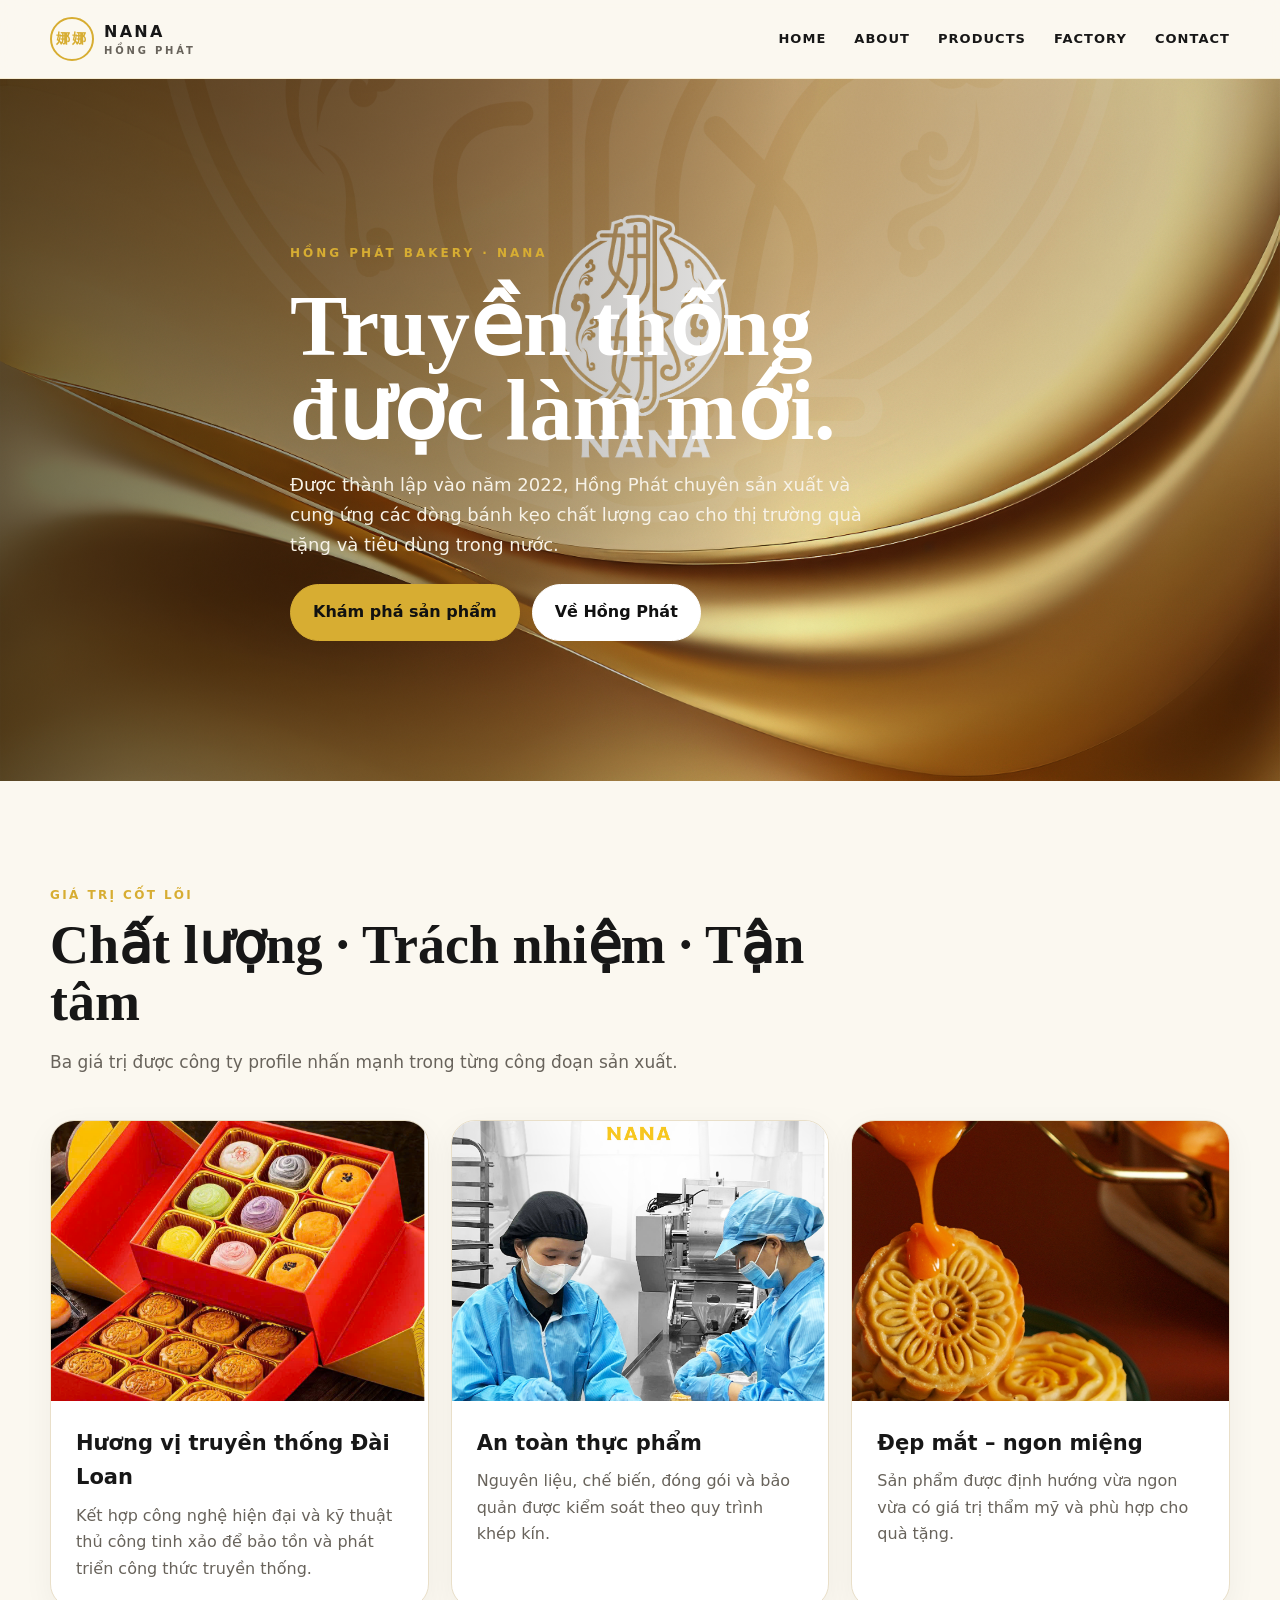
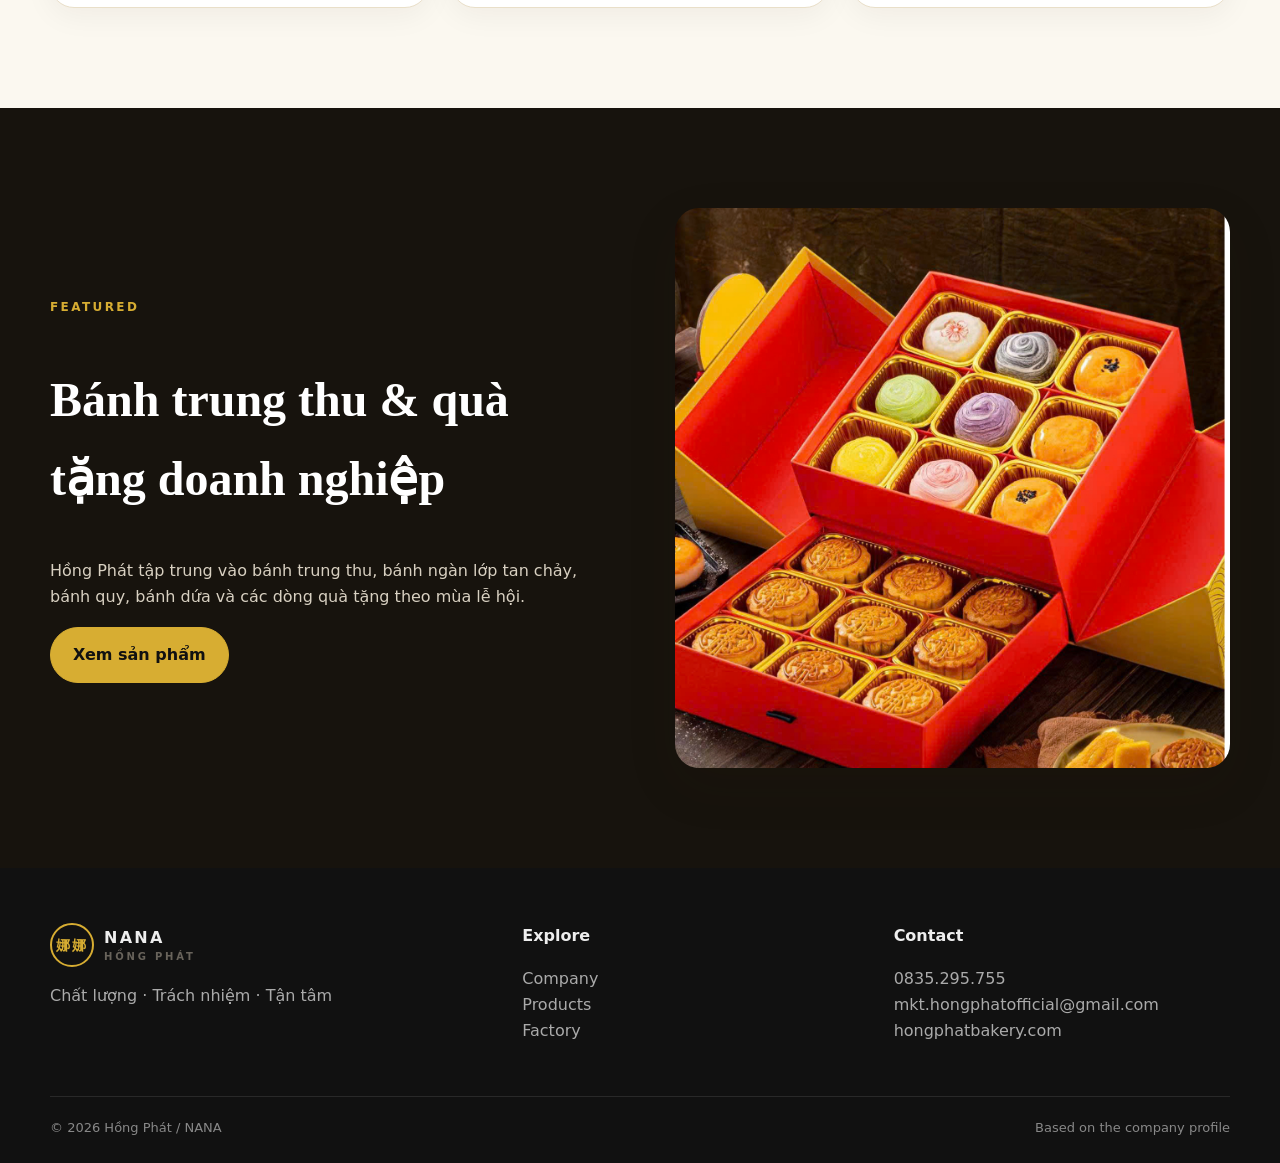
==== index.html @ 0de4a942 "Rename home page to index.html" ====
<!doctype html>
<html lang="vi">
  <head>
    <meta charset="utf-8" />
    <meta name="viewport" content="width=device-width,initial-scale=1" />
    <meta
      name="description"
      content="Hồng Phát – NANA bakery and mooncake company profile website."
    />
    <title>NANA Hồng Phát FOODS | HOME</title>
    <link rel="stylesheet" href="styles.css" />
  </head>
  <body>
    <header class="site-header">
      <div class="container nav">
        <a class="brand" href="home.html" aria-label="NANA Home">
          <span class="brand-mark">娜娜</span>
          <span>NANA<small>HỒNG PHÁT</small></span>
        </a>
        <button class="menu-btn" aria-label="Open menu">☰</button>
        <nav class="nav-links">
          <a href="home.html">Home</a>
          <a href="about.html">About</a>
          <a href="products.html">Products</a>
          <a href="factory.html">Factory</a>
          <a href="contact.html">Contact</a>
        </nav>
      </div>
    </header>

    <section
      class="hero"
      style="background-image: url(&quot;assets/cover.jpg&quot;)"
    >
      <div class="container hero-content reveal">
        <span class="eyebrow">Hồng Phát Bakery · NANA</span>
        <h1>Truyền thống được làm mới.</h1>
        <p>
          Được thành lập vào năm 2022, Hồng Phát chuyên sản xuất và cung ứng các
          dòng bánh kẹo chất lượng cao cho thị trường quà tặng và tiêu dùng
          trong nước.
        </p>
        <div
          style="display: flex; gap: 12px; flex-wrap: wrap; margin-top: 25px"
        >
          <a class="btn" href="products.html">Khám phá sản phẩm</a>
          <a class="btn light" href="about.html">Về Hồng Phát</a>
        </div>
      </div>
    </section>

    <section class="section">
      <div class="container">
        <div class="section-head reveal">
          <span class="kicker">Giá trị cốt lõi</span>
          <h2>Chất lượng · Trách nhiệm · Tận tâm</h2>
          <p>
            Ba giá trị được công ty profile nhấn mạnh trong từng công đoạn sản
            xuất.
          </p>
        </div>
        <div class="grid-3">
          <article class="card reveal">
            <img src="assets/moon-cake-gifts.jpg" alt="Mooncake gift boxes" />
            <div class="card-body">
              <h3>Hương vị truyền thống Đài Loan</h3>
              <p>
                Kết hợp công nghệ hiện đại và kỹ thuật thủ công tinh xảo để bảo
                tồn và phát triển công thức truyền thống.
              </p>
            </div>
          </article>
          <article class="card reveal">
            <img src="assets/factory.jpg" alt="Hồng Phát factory production" />
            <div class="card-body">
              <h3>An toàn thực phẩm</h3>
              <p>
                Nguyên liệu, chế biến, đóng gói và bảo quản được kiểm soát theo
                quy trình khép kín.
              </p>
            </div>
          </article>
          <article class="card reveal">
            <img src="assets/mooncake-lava.jpg" alt="Mooncake and lava cake" />
            <div class="card-body">
              <h3>Đẹp mắt – ngon miệng</h3>
              <p>
                Sản phẩm được định hướng vừa ngon vừa có giá trị thẩm mỹ và phù
                hợp cho quà tặng.
              </p>
            </div>
          </article>
        </div>
      </div>
    </section>

    <section class="section dark-band">
      <div class="container split">
        <div class="reveal">
          <span class="kicker">Featured</span>
          <h2 style="font-family: Georgia, serif; font-size: 48px">
            Bánh trung thu & quà tặng doanh nghiệp
          </h2>
          <p>
            Hồng Phát tập trung vào bánh trung thu, bánh ngàn lớp tan chảy, bánh
            quy, bánh dứa và các dòng quà tặng theo mùa lễ hội.
          </p>
          <a class="btn" href="products.html">Xem sản phẩm</a>
        </div>
        <img
          class="reveal"
          src="assets/moon-cake-gifts.jpg"
          alt="Hộp bánh trung thu và quà tặng doanh nghiệp"
        />
      </div>
    </section>

    <footer class="site-footer">
      <div class="container footer-grid">
        <div>
          <div class="brand">
            <span class="brand-mark">娜娜</span
            ><span>NANA<small>HỒNG PHÁT</small></span>
          </div>
          <p>Chất lượng · Trách nhiệm · Tận tâm</p>
        </div>
        <div>
          <strong>Explore</strong>
          <p>
            <a href="about.html">Company</a><br /><a href="products.html"
              >Products</a
            ><br /><a href="factory.html">Factory</a>
          </p>
        </div>
        <div>
          <strong>Contact</strong>
          <p>
            0835.295.755<br />mkt.hongphatofficial@gmail.com<br />hongphatbakery.com
          </p>
        </div>
      </div>
      <div class="container footer-bottom">
        <span>© <span data-year></span> Hồng Phát / NANA</span
        ><span>Based on the company profile</span>
      </div>
    </footer>
    <script src="script.js"></script>
  </body>
</html>
---- styles.css ----
:root {
  --gold: #d7ad32;
  --gold-light: #f5d76e;
  --cream: #fbf8f0;
  --ink: #171717;
  --muted: #68635b;
  --line: #e9dfc9;
  --white: #fff;
  --shadow: 0 18px 50px rgba(40, 27, 8, 0.12);
  --radius: 24px;
  --max: 1180px;
}
* {
  box-sizing: border-box;
}
html {
  scroll-behavior: smooth;
}
body {
  margin: 0;
  font-family:
    Inter,
    system-ui,
    -apple-system,
    BlinkMacSystemFont,
    "Segoe UI",
    sans-serif;
  color: var(--ink);
  background: var(--cream);
  line-height: 1.65;
}
img {
  display: block;
  max-width: 100%;
}
a {
  color: inherit;
  text-decoration: none;
}
button,
input,
textarea {
  font: inherit;
}
.container {
  width: min(calc(100% - 40px), var(--max));
  margin: auto;
}
.site-header {
  position: sticky;
  top: 0;
  z-index: 50;
  background: rgba(251, 248, 240, 0.94);
  backdrop-filter: blur(16px);
  border-bottom: 1px solid rgba(215, 173, 50, 0.16);
}
.nav {
  height: 78px;
  display: flex;
  align-items: center;
  justify-content: space-between;
  gap: 28px;
}
.brand {
  display: flex;
  align-items: center;
  gap: 10px;
  font-weight: 900;
  letter-spacing: 0.14em;
}
.brand-mark {
  width: 44px;
  height: 44px;
  border: 2px solid var(--gold);
  border-radius: 50%;
  display: grid;
  place-items: center;
  color: var(--gold);
  font-size: 14px;
  font-weight: 900;
}
.brand small {
  display: block;
  font-size: 10px;
  letter-spacing: 0.28em;
  color: var(--muted);
  margin-top: -2px;
}
.nav-links {
  display: flex;
  align-items: center;
  gap: 28px;
  font-size: 13px;
  font-weight: 700;
  letter-spacing: 0.08em;
  text-transform: uppercase;
}
.nav-links a {
  position: relative;
  padding: 28px 0;
}
.nav-links a::after {
  content: "";
  position: absolute;
  left: 0;
  bottom: 18px;
  width: 0;
  height: 2px;
  background: var(--gold);
  transition: 0.25s;
}
.nav-links a:hover::after,
.nav-links a.active::after {
  width: 100%;
}
.menu-btn {
  display: none;
  border: 0;
  background: none;
  font-size: 28px;
  cursor: pointer;
}
.hero {
  min-height: 78vh;
  display: grid;
  align-items: end;
  background-size: cover;
  background-position: center;
  position: relative;
  overflow: hidden;
}
.hero::before {
  content: "";
  position: absolute;
  inset: 0;
  background: linear-gradient(
    90deg,
    rgba(18, 12, 3, 0.62),
    rgba(18, 12, 3, 0.08) 62%,
    rgba(18, 12, 3, 0.22)
  );
}
.hero-content {
  position: relative;
  color: #fff;
  padding: 110px 0 90px;
  max-width: 700px;
}
.eyebrow {
  color: var(--gold);
  font-size: 12px;
  font-weight: 900;
  letter-spacing: 0.25em;
  text-transform: uppercase;
}
.hero h1 {
  font-family: Georgia, serif;
  font-size: clamp(48px, 7vw, 86px);
  line-height: 0.98;
  margin: 18px 0;
}
.hero p {
  font-size: 18px;
  max-width: 600px;
  color: #f7f2e7;
}
.btn {
  display: inline-flex;
  align-items: center;
  justify-content: center;
  gap: 10px;
  padding: 14px 22px;
  border-radius: 999px;
  background: var(--gold);
  color: #111;
  font-weight: 800;
  border: 1px solid var(--gold);
  transition: 0.2s;
}
.btn:hover {
  transform: translateY(-2px);
  box-shadow: 0 10px 25px rgba(215, 173, 50, 0.25);
}
.btn.ghost {
  background: transparent;
  color: var(--ink);
}
.btn.light {
  background: #fff;
  color: #111;
  border-color: #fff;
}
.section {
  padding: 100px 0;
}
.section.alt {
  background: #fff;
}
.section-head {
  max-width: 760px;
  margin-bottom: 44px;
}
.section-head h2 {
  font-family: Georgia, serif;
  font-size: clamp(34px, 5vw, 54px);
  line-height: 1.05;
  margin: 10px 0 16px;
}
.section-head p {
  color: var(--muted);
  font-size: 17px;
}
.kicker {
  font-size: 12px;
  letter-spacing: 0.2em;
  font-weight: 900;
  color: var(--gold);
  text-transform: uppercase;
}
.grid-3 {
  display: grid;
  grid-template-columns: repeat(3, 1fr);
  gap: 22px;
}
.grid-2 {
  display: grid;
  grid-template-columns: repeat(2, 1fr);
  gap: 26px;
}
.card {
  background: #fff;
  border: 1px solid var(--line);
  border-radius: var(--radius);
  overflow: hidden;
  box-shadow: 0 8px 30px rgba(40, 27, 8, 0.05);
}
.card img {
  width: 100%;
  height: 280px;
  object-fit: cover;
}
.card-body {
  padding: 25px;
}
.card h3 {
  margin: 0 0 8px;
  font-size: 21px;
}
.card p {
  margin: 0;
  color: var(--muted);
}
.split {
  display: grid;
  grid-template-columns: 1fr 1fr;
  gap: 70px;
  align-items: center;
}
.split img {
  width: 100%;
  height: 560px;
  object-fit: cover;
  border-radius: var(--radius);
  box-shadow: var(--shadow);
}
.quote {
  font-family: Georgia, serif;
  font-size: 30px;
  line-height: 1.25;
  margin: 24px 0;
}
.list {
  padding: 0;
  margin: 20px 0;
  list-style: none;
}
.list li {
  padding: 12px 0;
  border-bottom: 1px solid var(--line);
  display: flex;
  gap: 12px;
}
.list li::before {
  content: "✦";
  color: var(--gold);
  font-weight: 900;
}
.stats {
  display: grid;
  grid-template-columns: repeat(3, 1fr);
  gap: 18px;
  margin-top: 34px;
}
.stat {
  padding: 25px;
  border-radius: 18px;
  background: #fff;
  border: 1px solid var(--line);
}
.stat strong {
  font-family: Georgia, serif;
  font-size: 28px;
  display: block;
}
.product-filter {
  display: flex;
  flex-wrap: wrap;
  gap: 10px;
  margin-bottom: 30px;
}
.filter-btn {
  padding: 10px 16px;
  border-radius: 999px;
  border: 1px solid var(--line);
  background: #fff;
  cursor: pointer;
  font-weight: 700;
}
.filter-btn.active {
  background: var(--gold);
  border-color: var(--gold);
}
.product-grid {
  display: grid;
  grid-template-columns: repeat(3, 1fr);
  gap: 22px;
}
.product-card {
  background: #fff;
  border: 1px solid var(--line);
  border-radius: 22px;
  overflow: hidden;
  transition: 0.25s;
}
.product-card:hover {
  transform: translateY(-5px);
  box-shadow: var(--shadow);
}
.product-card img {
  height: 250px;
  width: 100%;
  object-fit: cover;
}
.product-card .body {
  padding: 20px;
}
.tag {
  display: inline-block;
  font-size: 11px;
  letter-spacing: 0.1em;
  text-transform: uppercase;
  color: #8b6a10;
  font-weight: 900;
  margin-bottom: 7px;
}
.dark-band {
  background: #17130d;
  color: #fff;
}
.dark-band p {
  color: #d8d0c1;
}
.gold-band {
  background: var(--gold);
}
.factory-photo {
  height: 500px !important;
}
.process {
  display: grid;
  grid-template-columns: repeat(4, 1fr);
  gap: 15px;
  margin-top: 35px;
}
.process div {
  padding: 22px;
  background: #fff;
  border: 1px solid var(--line);
  border-radius: 18px;
}
.process span {
  font-size: 12px;
  color: var(--gold);
  font-weight: 900;
}
.process h3 {
  margin: 7px 0;
  font-size: 18px;
}
.contact-grid {
  display: grid;
  grid-template-columns: 1fr 1fr;
  gap: 28px;
}
.contact-card {
  padding: 34px;
  background: #fff;
  border: 1px solid var(--line);
  border-radius: 24px;
}
.contact-item {
  padding: 17px 0;
  border-bottom: 1px solid var(--line);
}
.contact-item:last-child {
  border-bottom: 0;
}
.contact-item span {
  display: block;
  font-size: 11px;
  text-transform: uppercase;
  letter-spacing: 0.15em;
  color: var(--gold);
  font-weight: 900;
}
.contact-item strong {
  display: block;
  margin-top: 5px;
}
.form {
  display: grid;
  gap: 14px;
}
.form input,
.form textarea {
  width: 100%;
  padding: 14px 16px;
  border: 1px solid var(--line);
  border-radius: 14px;
  background: #fff;
  outline: none;
}
.form input:focus,
.form textarea:focus {
  border-color: var(--gold);
  box-shadow: 0 0 0 3px rgba(215, 173, 50, 0.13);
}
.form textarea {
  min-height: 140px;
  resize: vertical;
}
.notice {
  display: none;
  margin-top: 12px;
  padding: 12px 15px;
  border-radius: 12px;
  background: #f2f8ec;
  color: #315b20;
}
.site-footer {
  background: #111;
  color: #eee;
  padding: 55px 0 25px;
}
.footer-grid {
  display: grid;
  grid-template-columns: 1.3fr 1fr 1fr;
  gap: 35px;
}
.site-footer p {
  color: #aaa;
}
.footer-bottom {
  border-top: 1px solid #292929;
  margin-top: 35px;
  padding-top: 20px;
  color: #888;
  font-size: 13px;
  display: flex;
  justify-content: space-between;
}
.reveal {
  opacity: 0;
  transform: translateY(20px);
  transition: 0.7s ease;
}
.reveal.visible {
  opacity: 1;
  transform: none;
}
.page-hero {
  padding: 90px 0;
  background: #5c0f0f;
  color: #fff;
}
.page-hero h1 {
  font-family: Georgia, serif;
  font-size: clamp(44px, 6vw, 72px);
  margin: 8px 0;
}
.page-hero p {
  max-width: 680px;
  color: #d8d0c1;
}
.badge {
  display: inline-flex;
  padding: 7px 12px;
  border-radius: 999px;
  background: rgba(215, 173, 50, 0.15);
  color: var(--gold-light);
  font-size: 11px;
  font-weight: 800;
  letter-spacing: 0.12em;
  text-transform: uppercase;
}
.partner-list {
  display: grid;
  grid-template-columns: repeat(2, 1fr);
  gap: 12px;
}
.partner {
  padding: 14px 16px;
  background: #fff;
  border: 1px solid var(--line);
  border-radius: 14px;
  font-weight: 700;
}
@media (max-width: 900px) {
  .nav-links {
    position: absolute;
    top: 78px;
    left: 0;
    right: 0;
    background: var(--cream);
    padding: 15px 20px 25px;
    display: none;
    flex-direction: column;
    align-items: stretch;
    gap: 0;
    border-bottom: 1px solid var(--line);
  }
  .nav-links.open {
    display: flex;
  }
  .nav-links a {
    padding: 13px 0;
  }
  .nav-links a::after {
    bottom: 5px;
  }
  .menu-btn {
    display: block;
  }
  .grid-3,
  .product-grid {
    grid-template-columns: repeat(2, 1fr);
  }
  .split,
  .grid-2,
  .contact-grid {
    grid-template-columns: 1fr;
    gap: 35px;
  }
  .split img {
    height: 420px;
  }
  .process {
    grid-template-columns: repeat(2, 1fr);
  }
  .footer-grid {
    grid-template-columns: 1fr 1fr;
  }
}
@media (max-width: 600px) {
  .container {
    width: min(calc(100% - 28px), var(--max));
  }
  .section {
    padding: 70px 0;
  }
  .hero {
    min-height: 76vh;
  }
  .hero-content {
    padding: 80px 0 60px;
  }
  .hero h1 {
    font-size: 48px;
  }
  .grid-3,
  .product-grid,
  .stats,
  .process,
  .partner-list,
  .footer-grid {
    grid-template-columns: 1fr;
  }
  .card img,
  .product-card img {
    height: 250px;
  }
  .split img {
    height: 330px;
  }
  .page-hero {
    padding: 65px 0;
  }
  .footer-bottom {
    flex-direction: column;
    gap: 8px;
  }
}
.gallery-section {
  padding: 60px 0;
  background: #5c0f0f;
}

.gallery-box {
  width: 80%;
  max-width: 1500px;
  margin: 0 auto;
  padding: 30px;
  display: flex;
  gap: 30px;
  border: 2px solid #fff;
}
.galley-card img {
  width: 100%;
  height: 400px;
  object-fit: cover;
}
@media (max-width: 600px) {
  .gallery-section {
    padding: 40px 0;
  }
  .gallery-box {
    width: 75%;
    padding: 15px;
    flex-direction: column;
    gap: 20px;
  }
  .gallery-card {
    width: 100%;
  }
}
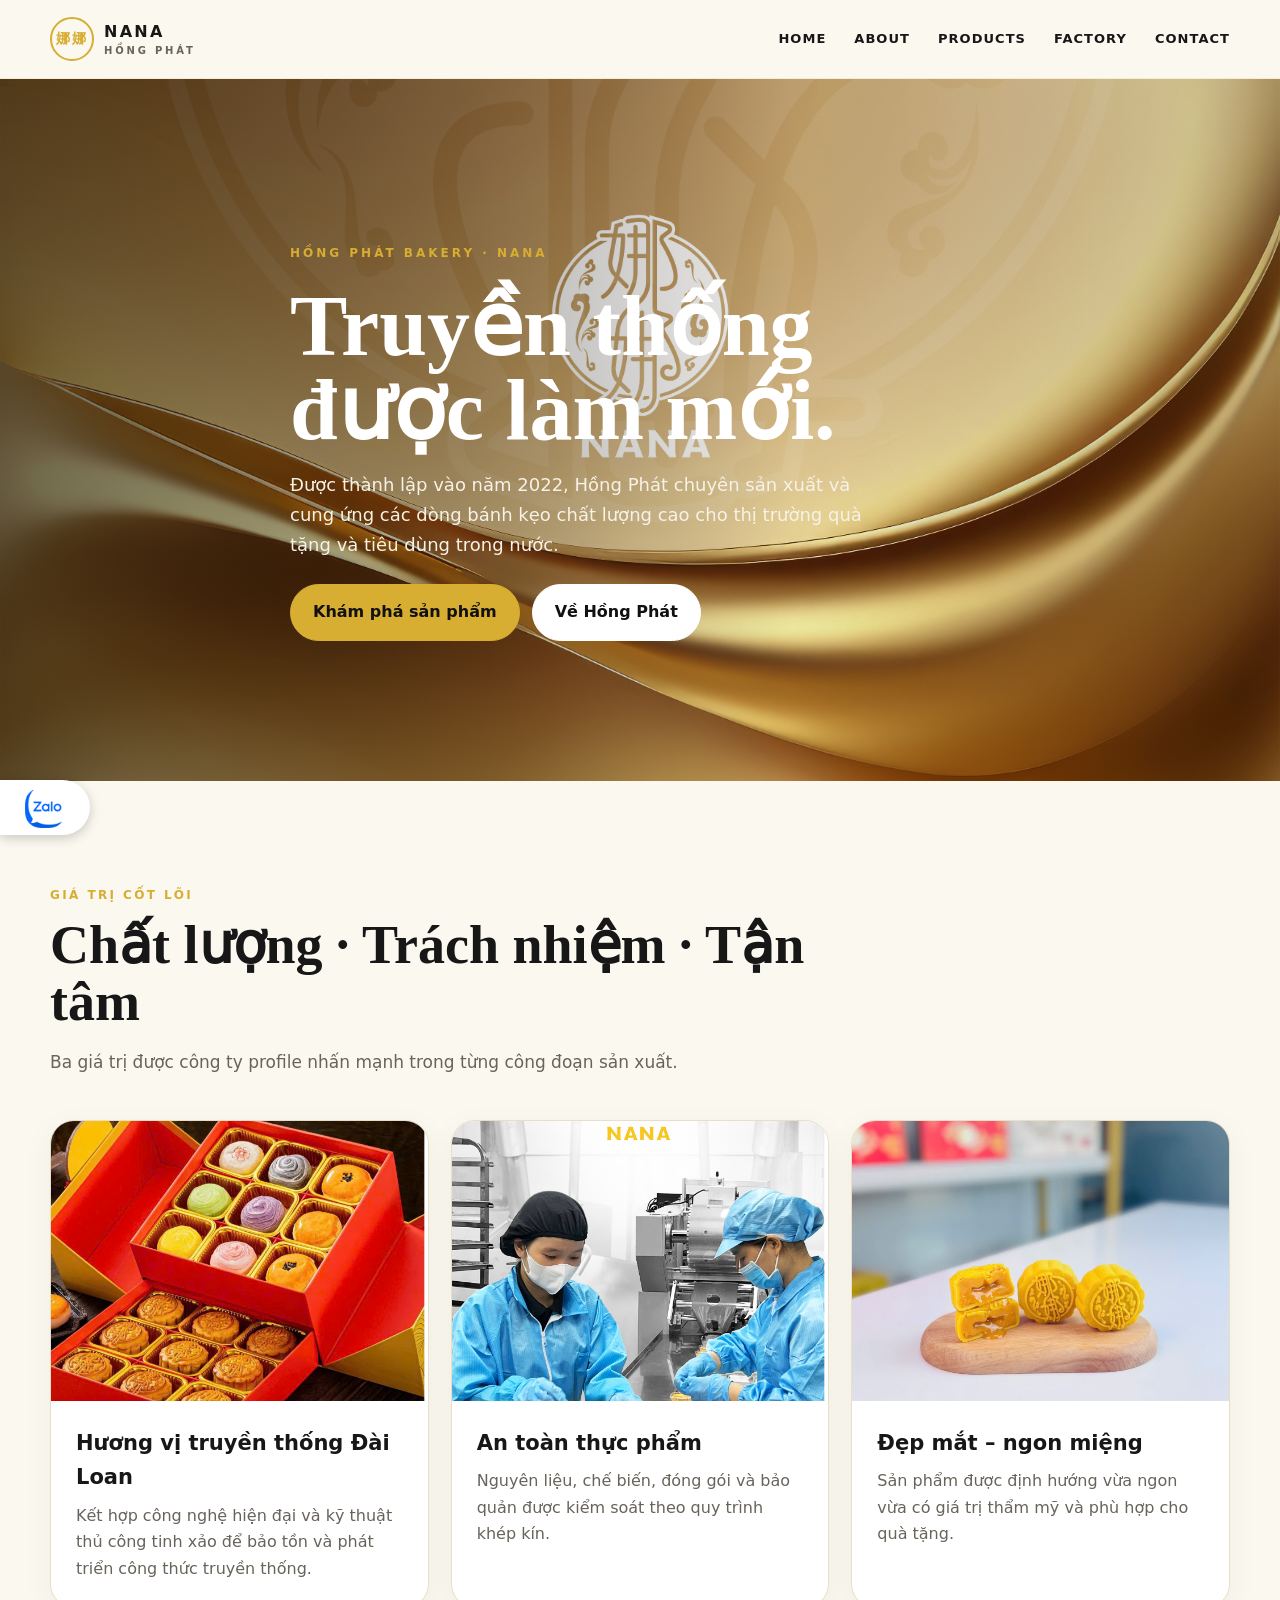
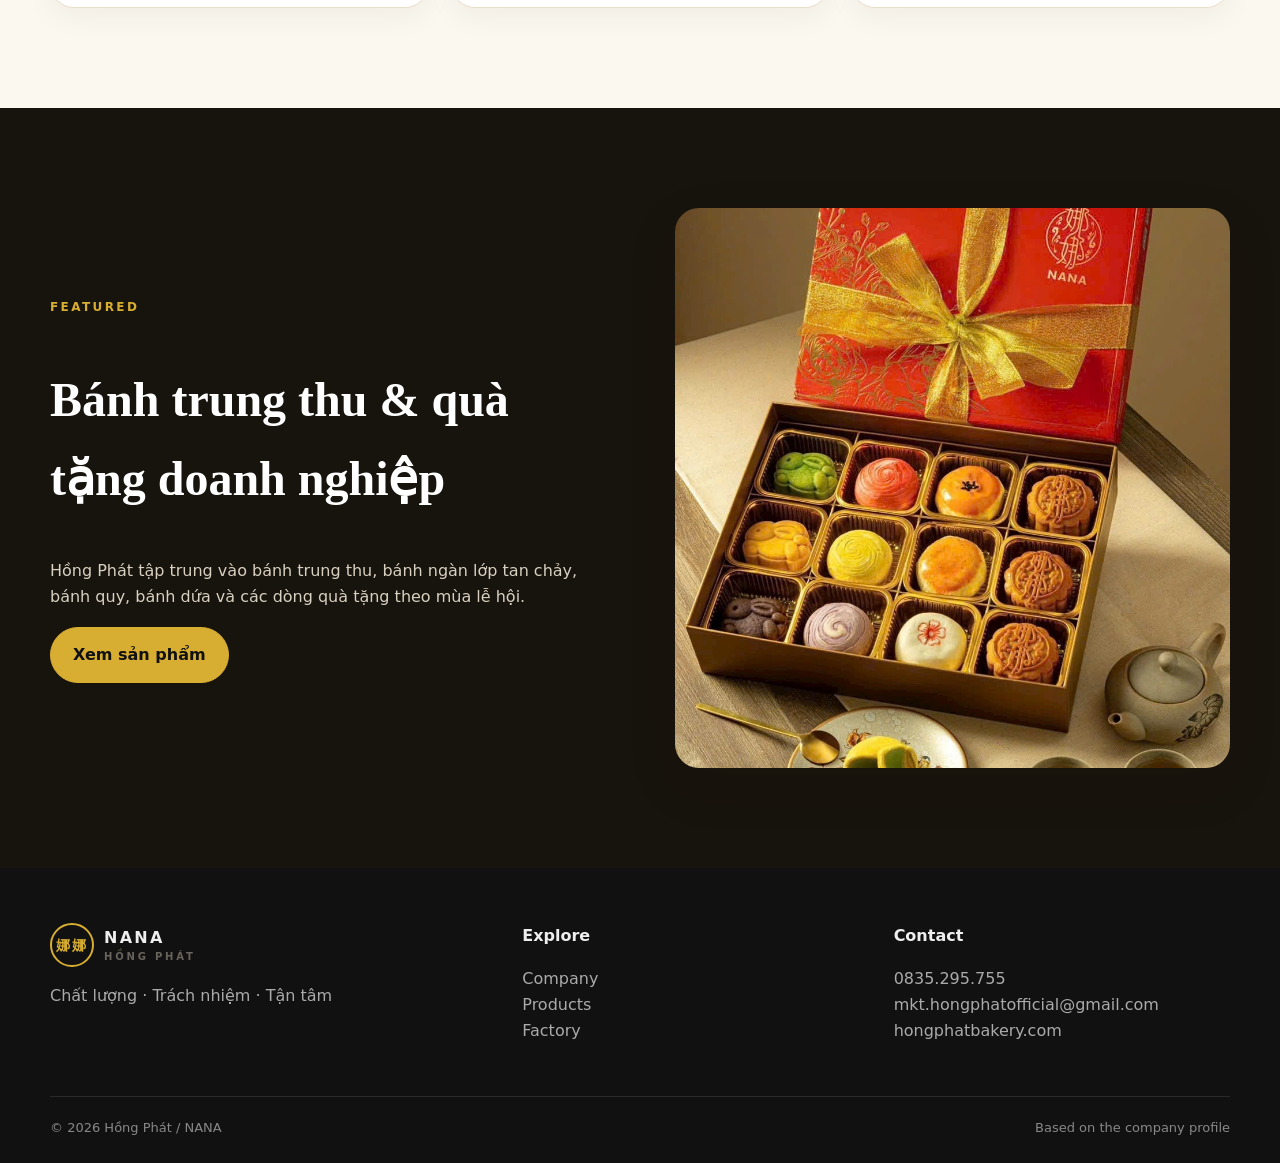
==== commit 6148d39f: "Update website content and assets" ====
--- a/index.html
+++ b/index.html
@@ -5,8 +5,10 @@
     <meta name="viewport" content="width=device-width,initial-scale=1" />
     <meta
       name="description"
-      content="Hồng Phát – NANA bakery and mooncake company profile website."
+      content="Hồng Phát – NANA Hong Phat Foods company website."
     />
+    <meta property="og:title" content="NANA Hồng Phát FOODS | HOME" />
+    <meta property="og:description" content="Hồng Phát – NANA Hong Phat Foods company website." />
     <title>NANA Hồng Phát FOODS | HOME</title>
     <link rel="stylesheet" href="styles.css" />
   </head>
@@ -19,7 +21,7 @@
         </a>
         <button class="menu-btn" aria-label="Open menu">☰</button>
         <nav class="nav-links">
-          <a href="home.html">Home</a>
+          <a href="index.html">Home</a>
           <a href="about.html">About</a>
           <a href="products.html">Products</a>
           <a href="factory.html">Factory</a>
@@ -81,7 +83,7 @@
             </div>
           </article>
           <article class="card reveal">
-            <img src="assets/mooncake-lava.jpg" alt="Mooncake and lava cake" />
+            <img src="assets/nana-moon-cake.jpg" alt="Mooncake and lava cake" />
             <div class="card-body">
               <h3>Đẹp mắt – ngon miệng</h3>
               <p>
@@ -109,11 +111,36 @@
         </div>
         <img
           class="reveal"
-          src="assets/moon-cake-gifts.jpg"
+          src="assets/moon-cake-gift2.jpg"
           alt="Hộp bánh trung thu và quà tặng doanh nghiệp"
         />
       </div>
     </section>
+    <!-- Zalo Widget -->
+    <div class="zalo-widget">
+
+      <button class="zalo-button" id="zaloButton">
+        <img src="assets/zalo.png" alt="Zalo">
+      </button>
+
+    </div>
+
+    <div class="zalo-overlay" id="zaloOverlay">
+
+      <div class="zalo-popup">
+
+        <button class="zalo-close" id="zaloClose">&times;</button>
+
+        <img
+          src="assets/zalo-qr.jpg"
+          alt="Zalo QR Code"
+        >
+
+        <p>Scan to contact us on Zalo</p>
+
+      </div>
+
+    </div>
 
     <footer class="site-footer">
       <div class="container footer-grid">
--- a/styles.css
+++ b/styles.css
@@ -337,7 +337,7 @@
   box-shadow: var(--shadow);
 }
 .product-card img {
-  height: 250px;
+  height: 350px;
   width: 100%;
   object-fit: cover;
 }
@@ -614,7 +614,7 @@
   gap: 30px;
   border: 2px solid #fff;
 }
-.galley-card img {
+.gallery-card img {
   width: 100%;
   height: 400px;
   object-fit: cover;
@@ -634,3 +634,142 @@
   }
 }
 
+/* ZALO BUTTON */
+
+.zalo-widget {
+  position: fixed;
+  left: 0;
+  bottom: 65px;
+  z-index: 9999;
+}
+
+.zalo-button {
+  width: 90px;
+  height: 55px;
+
+  border: none;
+  background: white;
+
+  border-radius: 0 30px 30px 0;
+
+  display: flex;
+  align-items: center;
+  justify-content: center;
+  gap: 7px;
+
+  cursor: pointer;
+
+  box-shadow: 0 3px 12px rgba(0, 0, 0, 0.2);
+
+  transition: 0.3s;
+}
+
+.zalo-button:hover {
+  width: 105px;
+}
+
+.zalo-button img {
+  width: 40px;
+  height: 40px;
+
+  object-fit: contain;
+}
+
+.zalo-button span {
+  color: #0068ff;
+
+  font-size: 16px;
+  font-weight: 600;
+}
+
+.zalo-overlay {
+  position: fixed;
+
+  inset: 0;
+
+  background: rgba(0, 0, 0, 0.35);
+
+  backdrop-filter: blur(5px);
+  -webkit-backdrop-filter: blur(5px);
+
+  display: none;
+
+  align-items: center;
+  justify-content: center;
+
+  z-index: 10000;
+}
+
+.zalo-popup {
+  position: relative;
+
+  width: 280px;
+
+  padding: 25px;
+
+  background: white;
+
+  border-radius: 20px;
+
+  text-align: center;
+
+  box-shadow:
+    0 10px 40px rgba(0, 0, 0, 0.35);
+
+  animation: zaloPopup 0.25s ease;
+}
+
+.zalo-popup img {
+  width: 230px;
+  height: 230px;
+
+  object-fit: contain;
+
+  display: block;
+
+  margin: 0 auto;
+}
+
+
+.zalo-popup p {
+  margin: 15px 0 0;
+  font-size: 15px;
+
+  color: #333;
+}
+
+.zalo-close {
+  position: absolute;
+
+  top: 8px;
+  right: 13px;
+
+  width: auto;
+  height: auto;
+
+  border: none;
+  background: transparent;
+
+  color: #555;
+  font-size: 25px;
+  font-weight: 400;
+
+  line-height: 1;
+  padding: 0;
+
+  cursor: pointer;
+}
+
+@keyframes zaloPopup {
+
+  from {
+    opacity: 0;
+    transform: scale(0.85);
+  }
+
+  to {
+    opacity: 1;
+    transform: scale(1);
+  }
+
+}
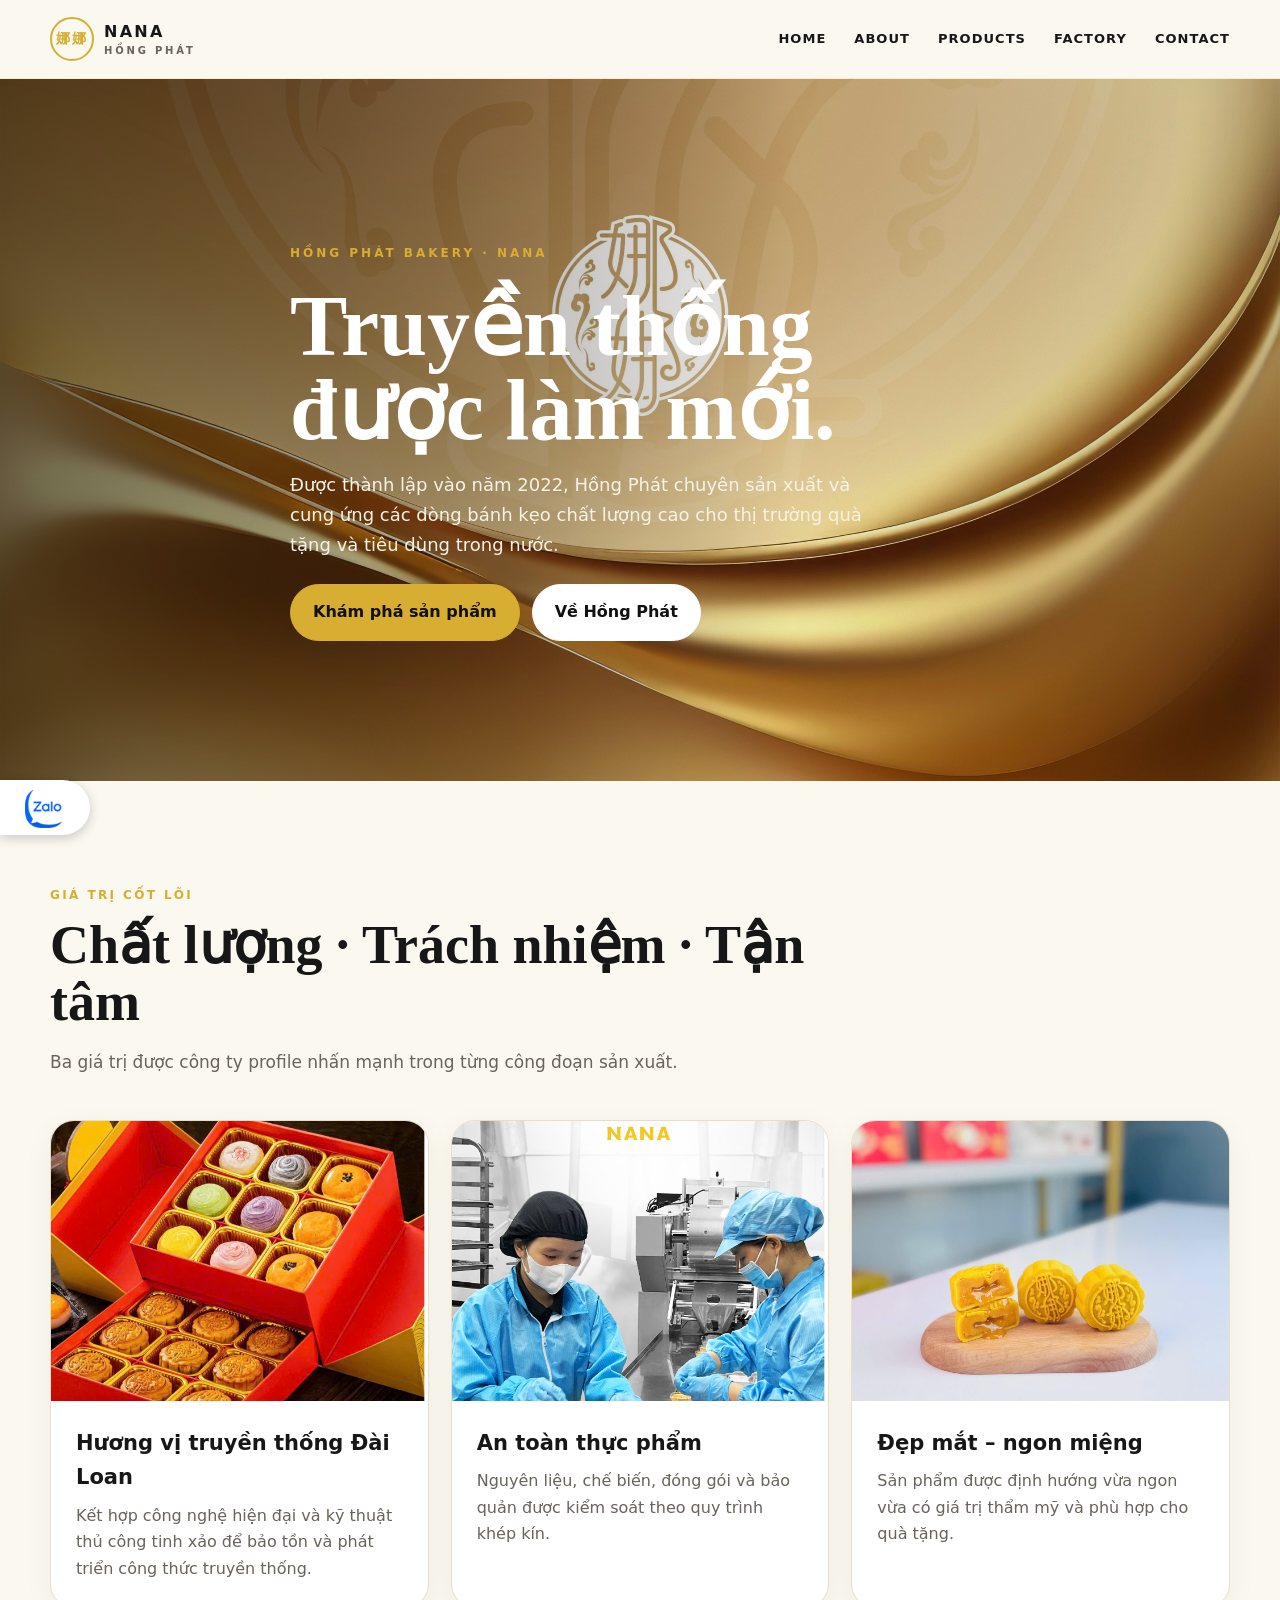
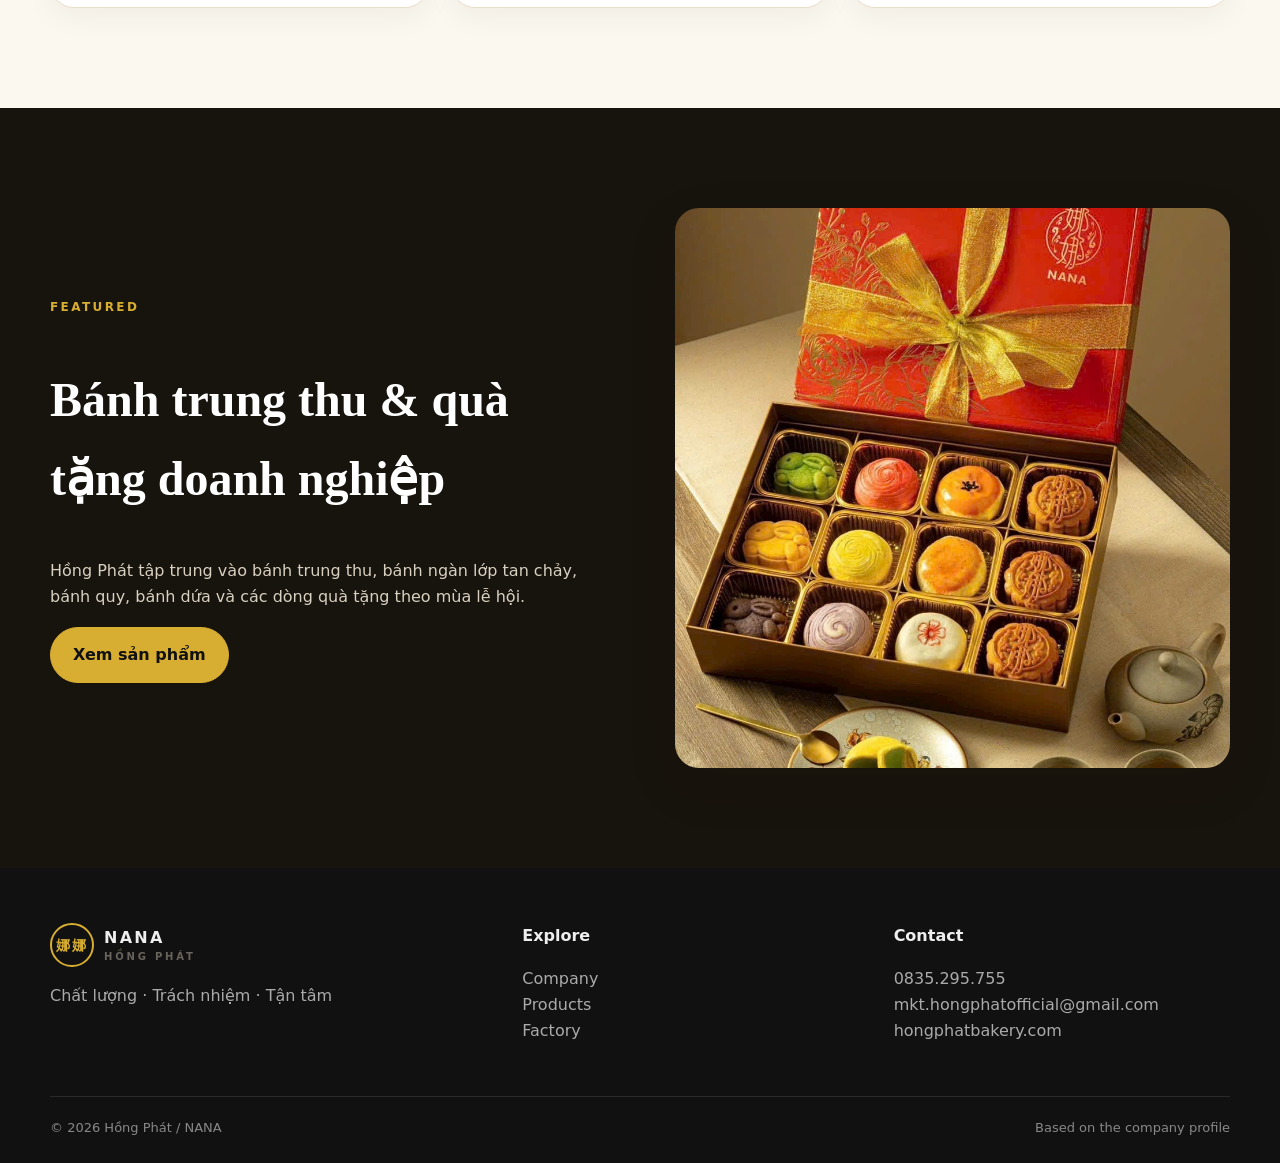
==== commit f023ba4d: "Update background image" ====
--- a/index.html
+++ b/index.html
@@ -32,7 +32,7 @@
 
     <section
       class="hero"
-      style="background-image: url(&quot;assets/cover.jpg&quot;)"
+      style="background-image: url(&quot;assets/cover2.jpg&quot;)"
     >
       <div class="container hero-content reveal">
         <span class="eyebrow">Hồng Phát Bakery · NANA</span>
--- a/styles.css
+++ b/styles.css
@@ -606,31 +606,40 @@
 }
 
 .gallery-box {
-  width: 80%;
+  width: 90%;
   max-width: 1500px;
   margin: 0 auto;
-  padding: 30px;
+  padding: 20px;
   display: flex;
-  gap: 30px;
+  justify-content: space-evenly;
+  align-items: center;
+  gap: 20px;
   border: 2px solid #fff;
+}
+.gallery-card {
+  flex: 1 1 0;
+  min-width: 0;
 }
 .gallery-card img {
   width: 100%;
-  height: 400px;
-  object-fit: cover;
-}
-@media (max-width: 600px) {
+  height: auto;
+  object-fit: contain;
+  display: block;
+}
+@media (max-width: 820px) {
   .gallery-section {
     padding: 40px 0;
   }
   .gallery-box {
     width: 75%;
     padding: 15px;
+    flex-wrap: wrap;
     flex-direction: column;
     gap: 20px;
   }
   .gallery-card {
     width: 100%;
+    max-width: 380px;
   }
 }
 
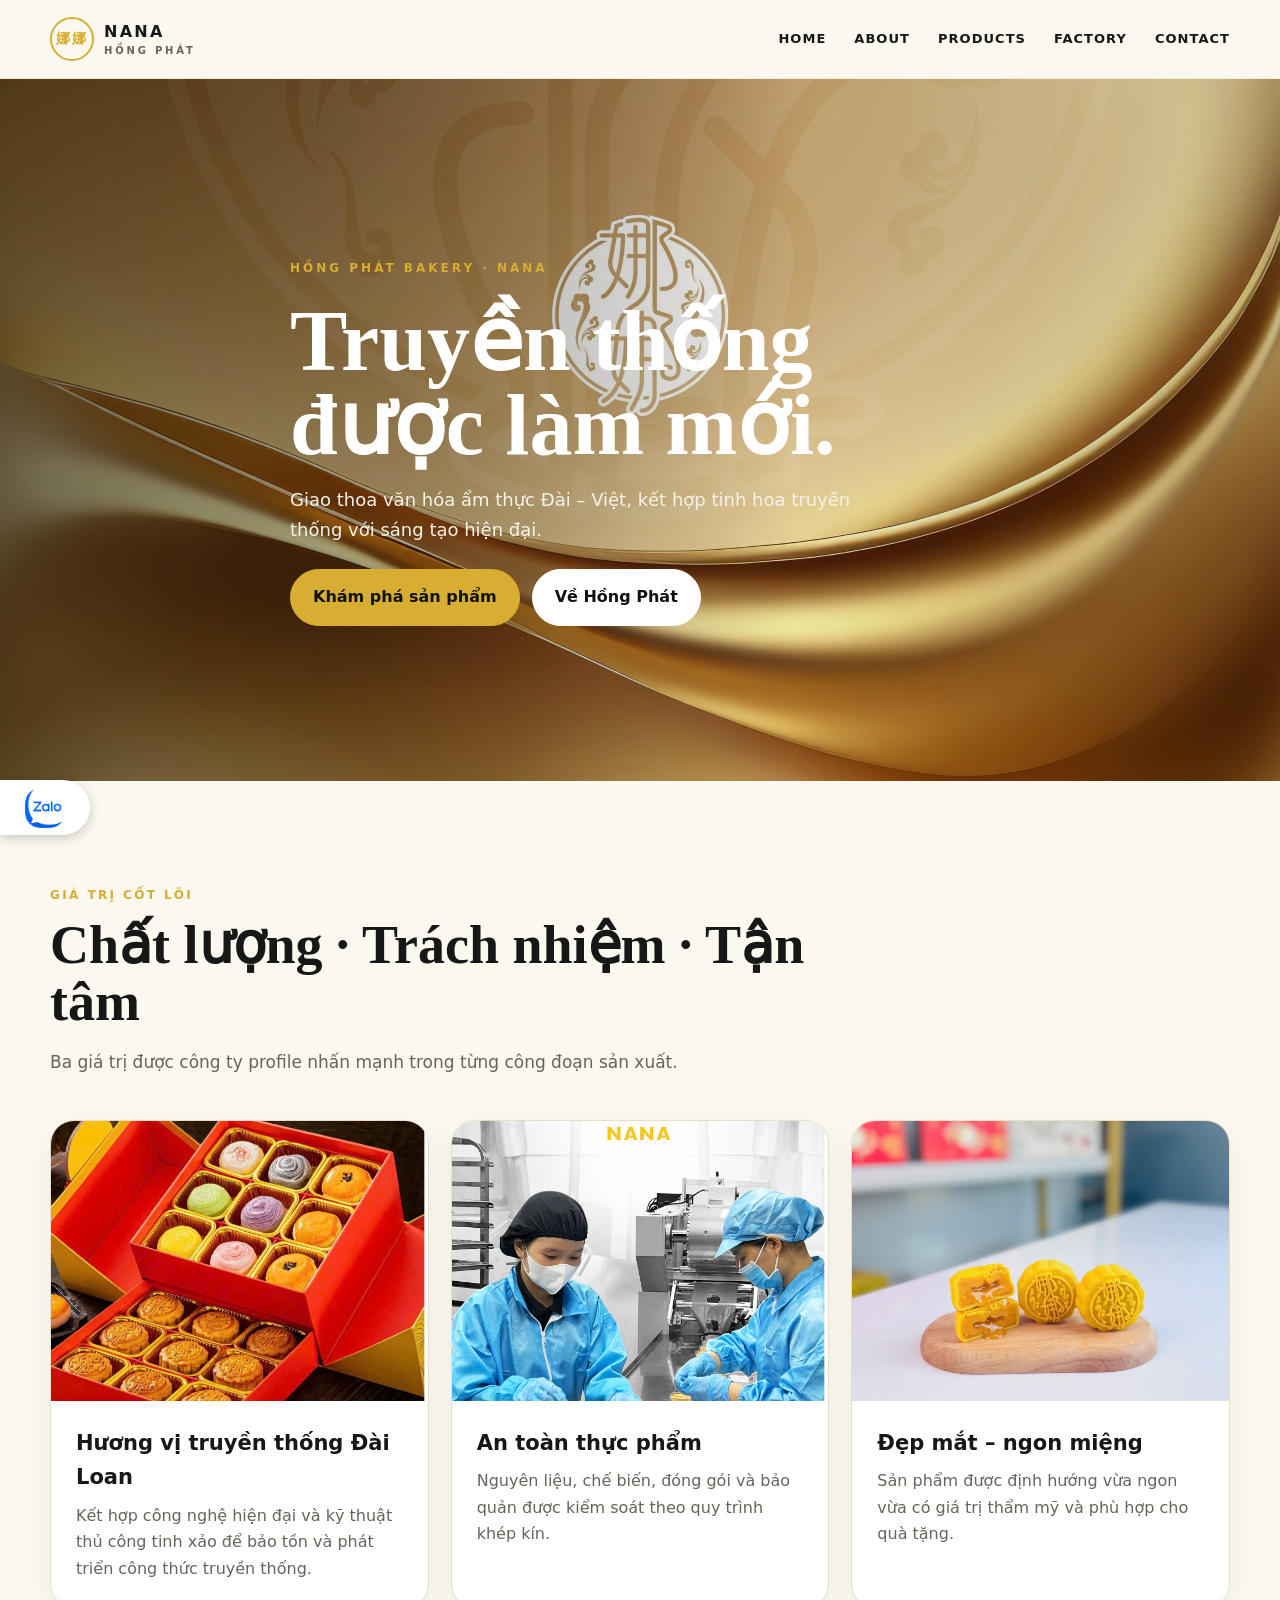
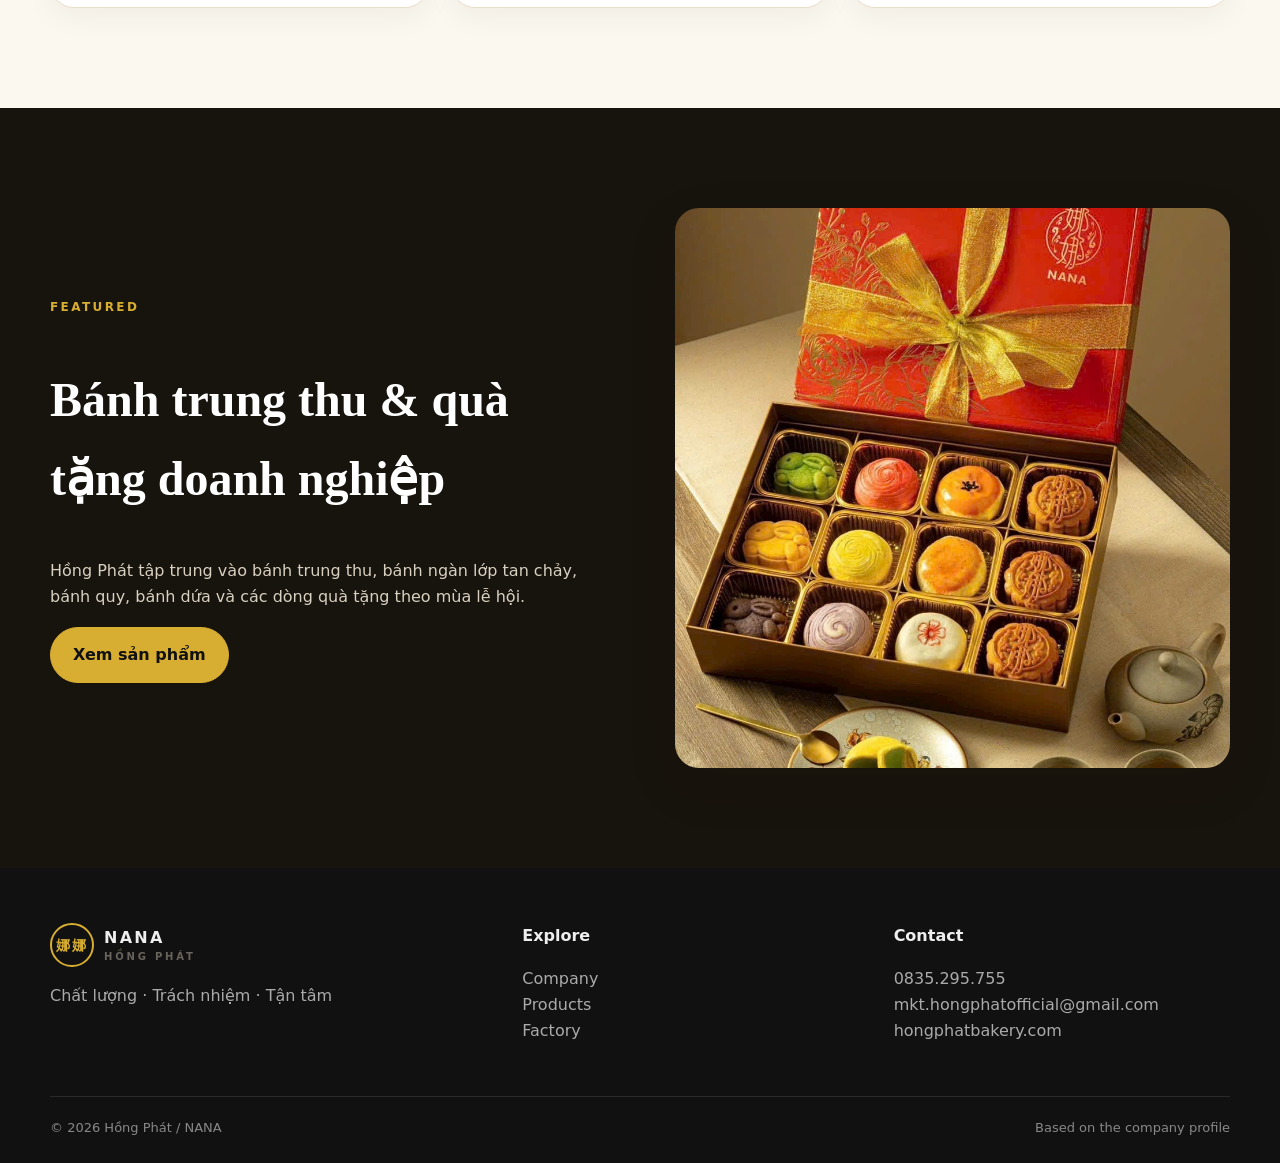
==== commit f50e52ce: "Update website contentand styling" ====
--- a/index.html
+++ b/index.html
@@ -15,7 +15,7 @@
   <body>
     <header class="site-header">
       <div class="container nav">
-        <a class="brand" href="home.html" aria-label="NANA Home">
+        <a class="brand" href="index.html" aria-label="NANA Home">
           <span class="brand-mark">娜娜</span>
           <span>NANA<small>HỒNG PHÁT</small></span>
         </a>
@@ -38,9 +38,7 @@
         <span class="eyebrow">Hồng Phát Bakery · NANA</span>
         <h1>Truyền thống được làm mới.</h1>
         <p>
-          Được thành lập vào năm 2022, Hồng Phát chuyên sản xuất và cung ứng các
-          dòng bánh kẹo chất lượng cao cho thị trường quà tặng và tiêu dùng
-          trong nước.
+          Giao thoa văn hóa ẩm thực Đài – Việt, kết hợp tinh hoa truyền thống với sáng tạo hiện đại.
         </p>
         <div
           style="display: flex; gap: 12px; flex-wrap: wrap; margin-top: 25px"
--- a/styles.css
+++ b/styles.css
@@ -781,4 +781,4 @@
     transform: scale(1);
   }
 
-}+}
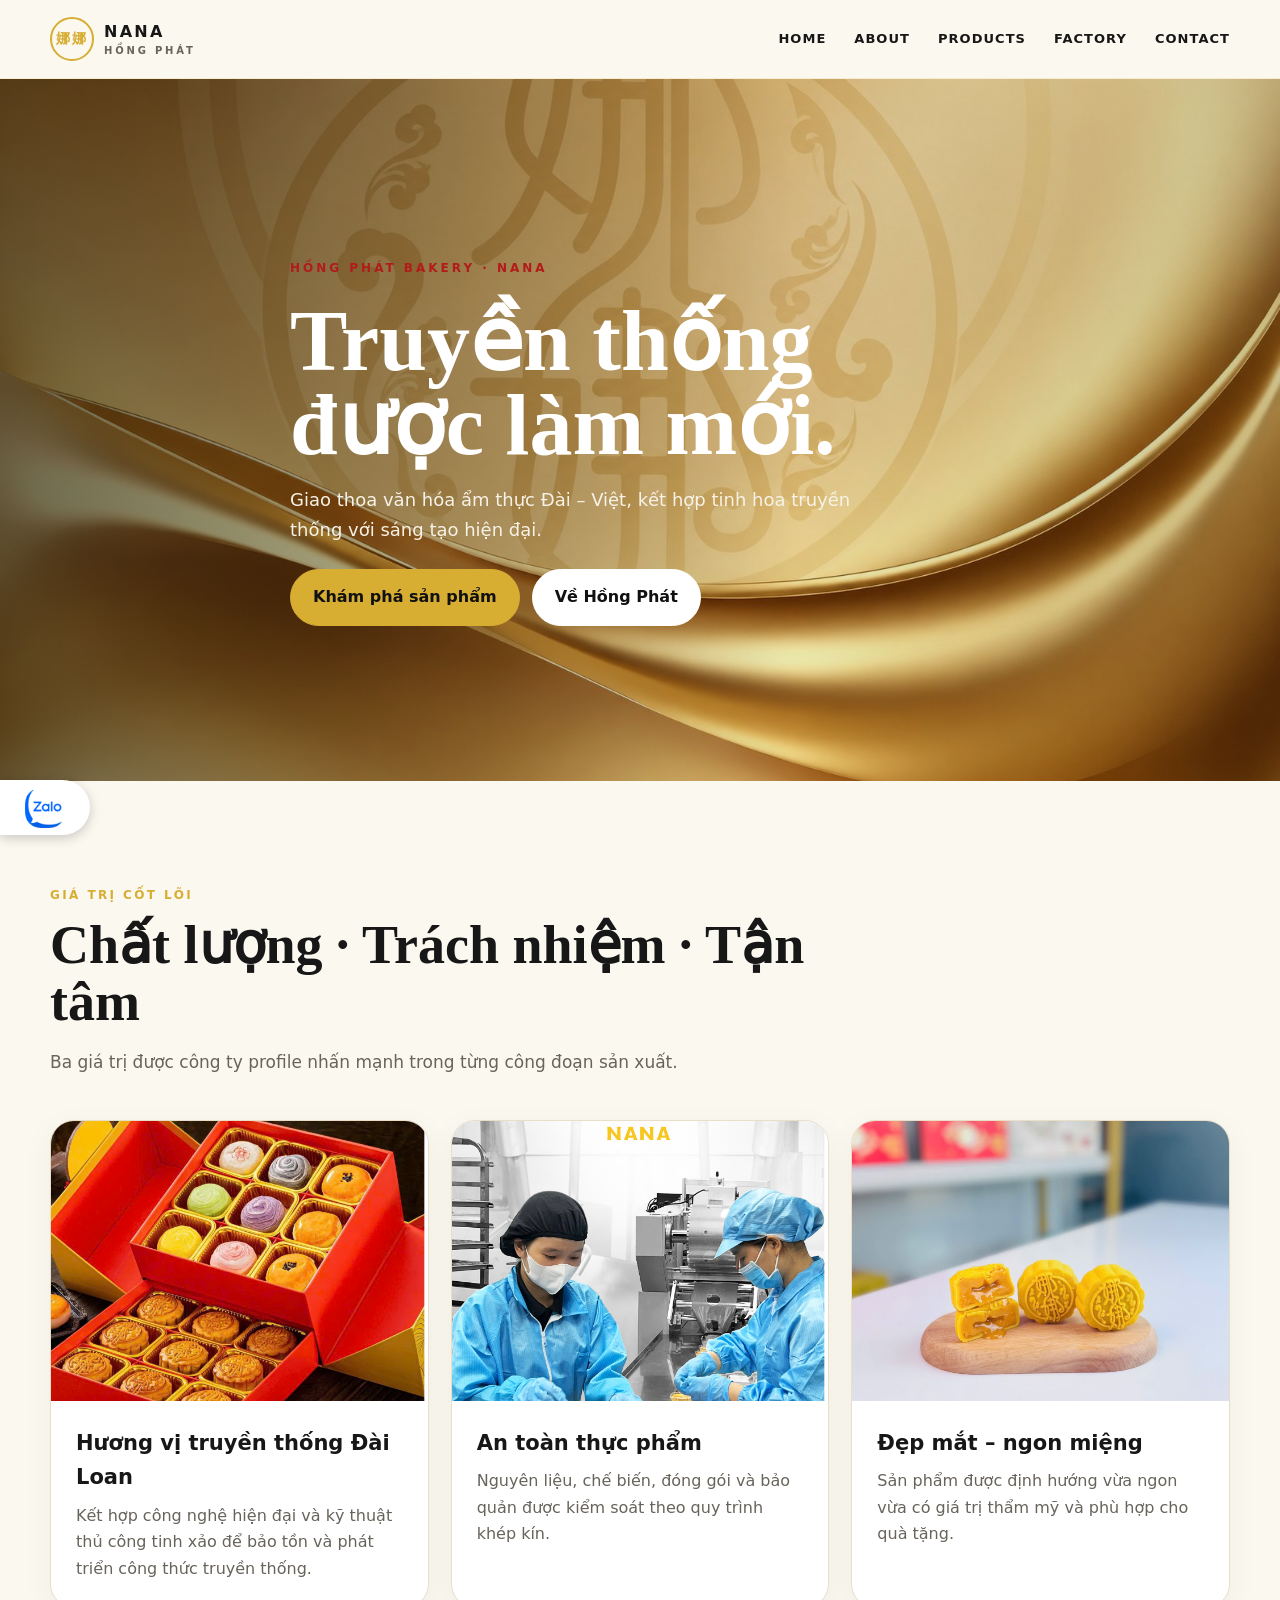
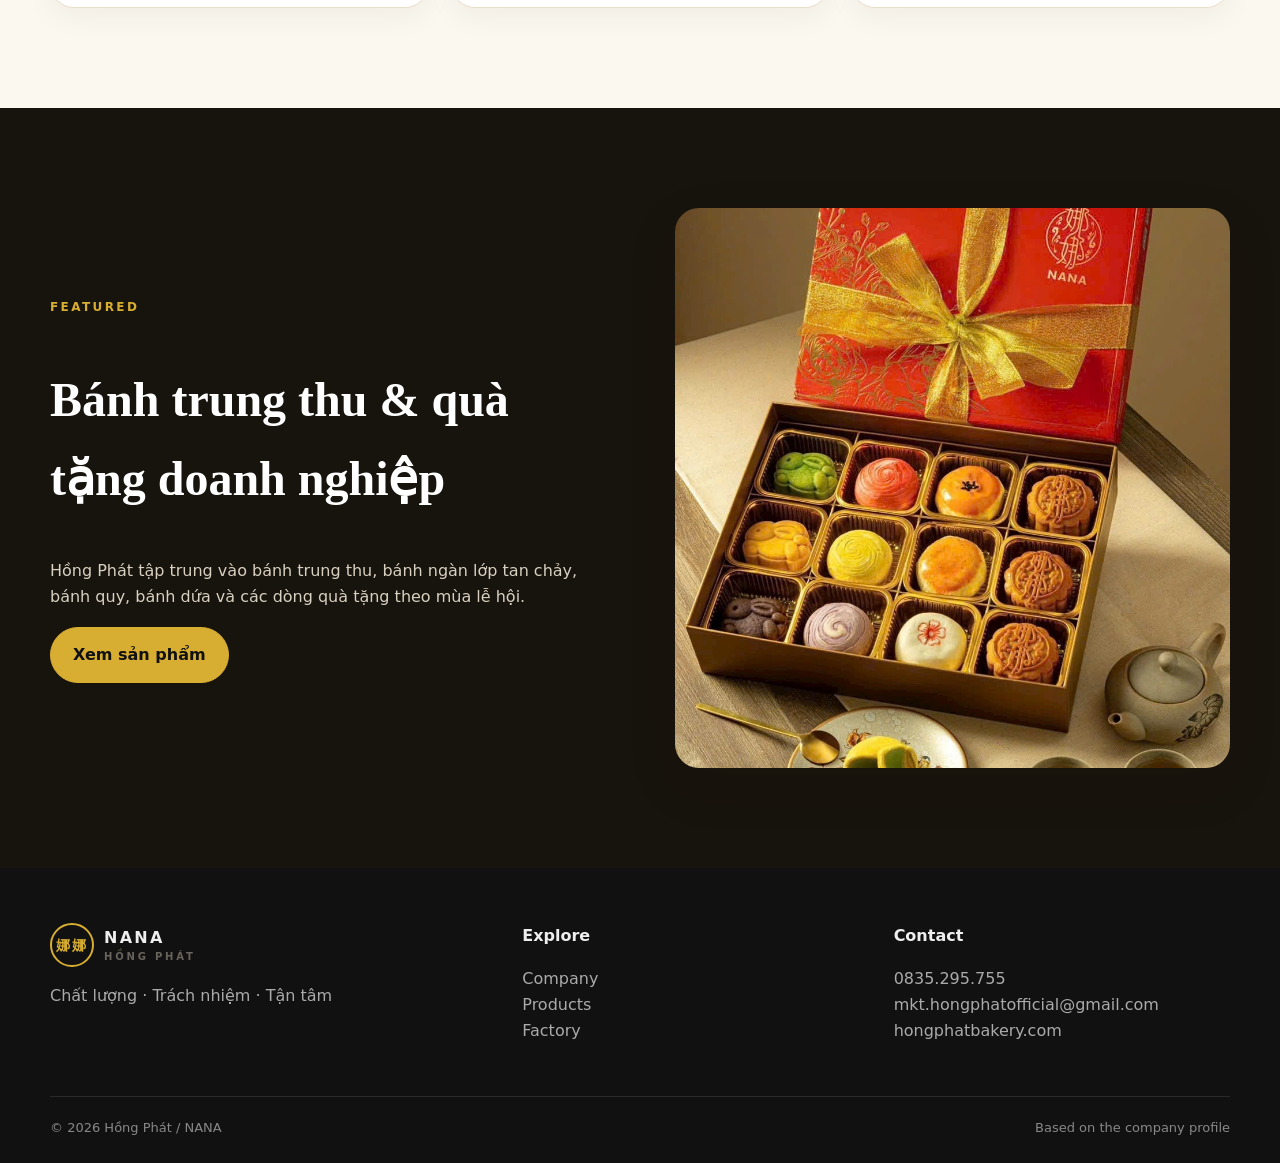
==== commit e48976ad: "Update home style" ====
--- a/index.html
+++ b/index.html
@@ -32,7 +32,7 @@
 
     <section
       class="hero"
-      style="background-image: url(&quot;assets/cover2.jpg&quot;)"
+      style="background-image: url(&quot;assets/cover4.jpg&quot;)"
     >
       <div class="container hero-content reveal">
         <span class="eyebrow">Hồng Phát Bakery · NANA</span>
--- a/styles.css
+++ b/styles.css
@@ -147,7 +147,7 @@
   max-width: 700px;
 }
 .eyebrow {
-  color: var(--gold);
+  color: #b31b1b;
   font-size: 12px;
   font-weight: 900;
   letter-spacing: 0.25em;
